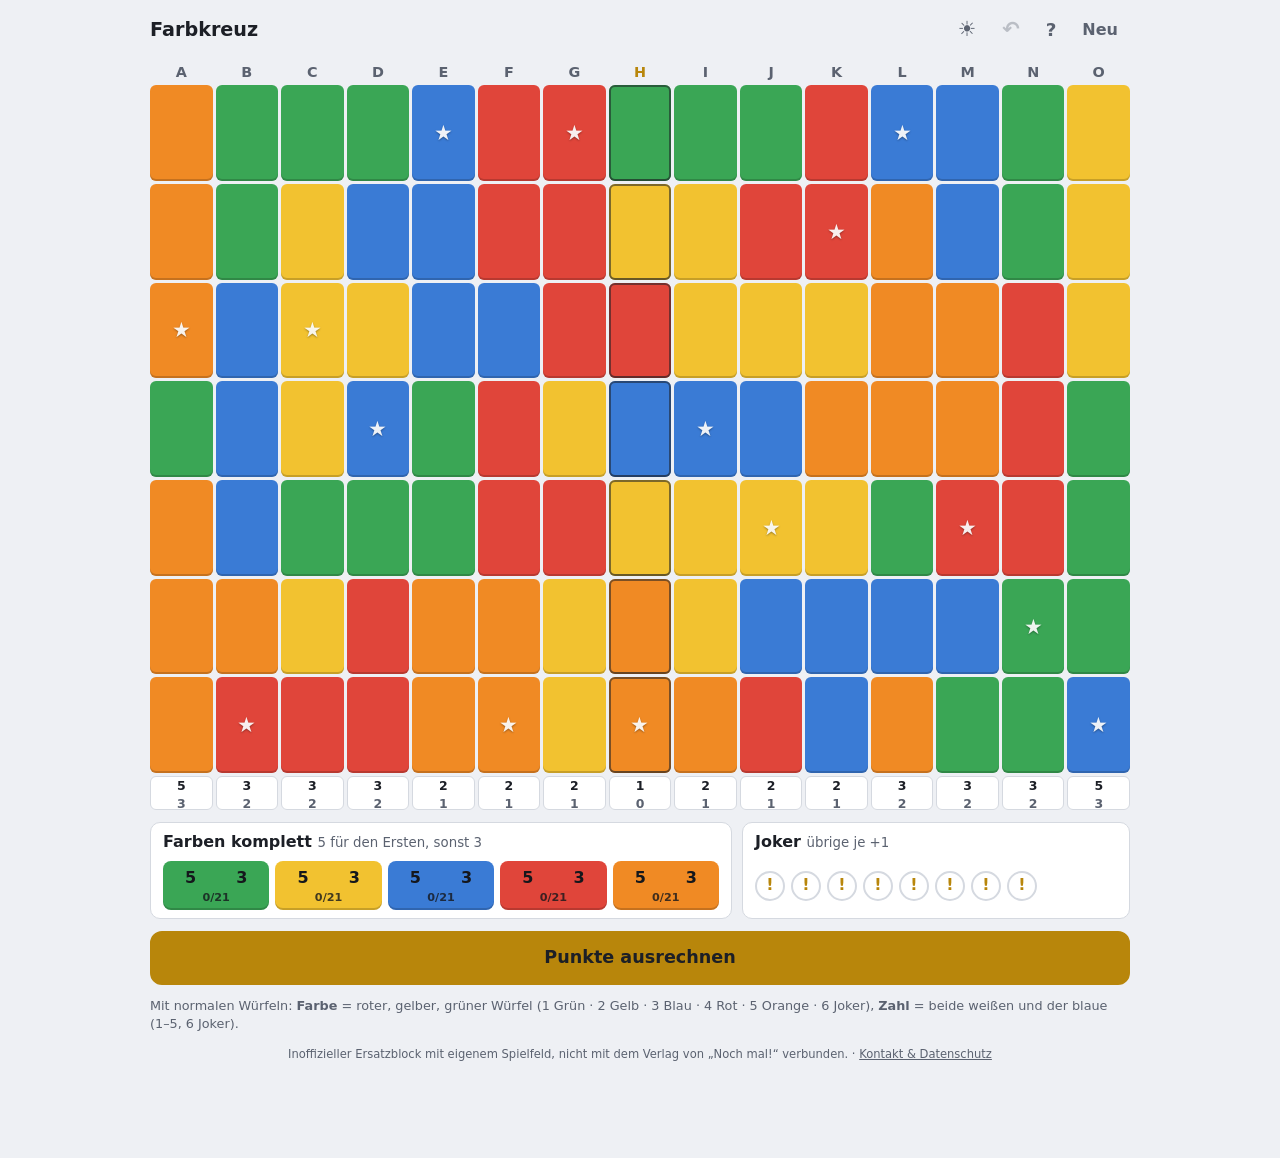
==== farbkreuz/index.html @ 6d3c8926 "Farbkreuz: Ersatzblock für „Noch mal!“ mit eigenem Spielfeld Neues Spiel mit eigenem 15×7-Feld (tool" ====
<!DOCTYPE html>
<html lang="de">
<head>
<meta charset="utf-8">
<meta name="viewport" content="width=device-width, initial-scale=1, viewport-fit=cover">
<meta name="robots" content="noindex, nofollow">
<title>Farbkreuz</title>
<meta name="description" content="Ersatzblock für „Noch mal!“ mit eigenem Spielfeld – offlinefähige PWA.">
<meta name="theme-color" content="#20232b">
<meta name="apple-mobile-web-app-capable" content="yes">
<meta name="mobile-web-app-capable" content="yes">
<meta name="apple-mobile-web-app-status-bar-style" content="black-translucent">
<meta name="apple-mobile-web-app-title" content="Farbkreuz">
<link rel="manifest" href="manifest.webmanifest">
<link rel="icon" href="icons/icon-192.png" sizes="192x192">
<link rel="apple-touch-icon" href="icons/apple-touch-icon.png">
<link rel="stylesheet" href="css/style.css">
</head>
<body>

<header class="bar">
  <h1>Farbkreuz</h1>
  <div class="bar-actions">
    <button type="button" class="btn btn-ghost" id="btnWake" aria-pressed="false"
      aria-label="Bildschirm anlassen" title="Bildschirm anlassen">☀</button>
    <button type="button" class="btn btn-ghost" id="btnUndo" aria-label="Rückgängig" title="Rückgängig">↶</button>
    <a class="btn btn-ghost" id="btnHelp" href="anleitung.html" aria-label="Anleitung" title="Anleitung">?</a>
    <button type="button" class="btn btn-ghost" id="btnNew">Neu</button>
  </div>
</header>

<main class="view">
  <div class="board-wrap">
    <div class="board" id="board"></div>
  </div>

  <div class="extras">
    <section class="box">
      <span class="label">Farben komplett <small>5 für den Ersten, sonst 3</small></span>
      <div class="colors" id="colors"></div>
    </section>
    <section class="box">
      <span class="label">Joker <small>übrige je +1</small></span>
      <div class="jokers" id="jokers"></div>
    </section>
  </div>

  <p class="notice" id="notice" hidden></p>

  <button type="button" class="btn btn-primary btn-big" id="btnScore">Punkte ausrechnen</button>

  <p class="legend">Mit normalen Würfeln: <strong>Farbe</strong> = roter, gelber, grüner Würfel
    (1 Grün · 2 Gelb · 3 Blau · 4 Rot · 5 Orange · 6 Joker),
    <strong>Zahl</strong> = beide weißen und der blaue (1–5, 6 Joker).</p>

  <p class="footer-note">Inoffizieller Ersatzblock mit eigenem Spielfeld, nicht mit dem Verlag
    von „Noch mal!“ verbunden. · <a href="../kontakt.html">Kontakt &amp; Datenschutz</a></p>
</main>

<!-- Laufender Zug -->
<div class="turn" id="turn" hidden>
  <div class="turn-top">
    <strong id="turnText"></strong>
    <div class="turn-jokers">
      <button type="button" class="chip" id="jkColor" aria-pressed="false">Farb-Joker</button>
      <button type="button" class="chip" id="jkNumber" aria-pressed="false">Zahl-Joker</button>
    </div>
  </div>
  <div class="turn-actions">
    <button type="button" class="btn btn-ghost" id="btnDiscard">Verwerfen</button>
    <button type="button" class="btn btn-primary" id="btnConfirm">Ankreuzen</button>
  </div>
</div>

<!-- Punkte -->
<dialog id="dlgScore" class="sheet">
  <form method="dialog">
    <h3>Punkte</h3>
    <table class="score-table" id="scoreTable"></table>
    <button class="btn btn-primary">Fertig</button>
  </form>
</dialog>

<!-- Neues Spiel -->
<dialog id="dlgNew" class="sheet">
  <form method="dialog">
    <h3>Neues Spiel?</h3>
    <p>Alle Kreuze, Joker und Markierungen werden gelöscht.</p>
    <button type="button" class="btn btn-primary" id="btnNewConfirm">Neues Spiel</button>
    <button class="btn btn-ghost">Abbrechen</button>
  </form>
</dialog>

<div class="toast" id="toast" hidden><span id="toastText"></span><button type="button" id="toastAction" class="btn btn-ghost" hidden></button></div>

<script src="js/app.js"></script>
</body>
</html>
---- farbkreuz/css/style.css ----
/* Farbkreuz – Hochformat: Spalten als Zeilen, Querformat: wie auf dem Papier. */

:root {
  --bg: #20232b;
  --panel: #2a2e38;
  --line: #3d4250;
  --text: #f1f3f6;
  --muted: #a6adbb;
  --accent: #f2c230;
  --g: #3aa655;
  --y: #f2c230;
  --b: #3a7bd5;
  --r: #e0453a;
  --o: #f08a24;
  --cross: #15171c;
  --safe-b: env(safe-area-inset-bottom, 0px);
  --safe-t: env(safe-area-inset-top, 0px);
  color-scheme: dark;
}

@media (prefers-color-scheme: light) {
  :root {
    --bg: #eef0f4;
    --panel: #ffffff;
    --line: #d5d9e0;
    --text: #1c1f26;
    --muted: #5b6270;
    --accent: #b8860b;
    color-scheme: light;
  }
}

* { box-sizing: border-box; }
html, body { overflow-x: clip; }

body {
  margin: 0;
  background: var(--bg);
  color: var(--text);
  font: 16px/1.4 system-ui, -apple-system, "Segoe UI", Roboto, sans-serif;
  -webkit-tap-highlight-color: transparent;
  min-height: 100dvh;
}

/* ------------------------------------------------ Kopf */

.bar {
  display: flex;
  align-items: center;
  justify-content: space-between;
  padding: calc(8px + var(--safe-t)) 10px 4px;
  max-width: 1000px;
  margin: 0 auto;
}
.bar h1 { margin: 0; font-size: 1.2rem; }
.bar-actions { display: flex; gap: 2px; }

.view {
  max-width: 1000px;
  margin: 0 auto;
  padding: 6px 10px calc(110px + var(--safe-b));
  display: flex;
  flex-direction: column;
  gap: 12px;
}

/* ------------------------------------------------ Buttons */

.btn {
  appearance: none;
  border: 2px solid var(--line);
  background: var(--panel);
  color: var(--text);
  font: inherit;
  font-weight: 600;
  border-radius: 12px;
  padding: 10px 14px;
  min-height: 44px;
  cursor: pointer;
  touch-action: manipulation;
  display: inline-flex;
  align-items: center;
  justify-content: center;
  text-decoration: none;
}
.btn:active { transform: scale(.97); }
.btn:disabled { opacity: .35; pointer-events: none; }
.btn-ghost { background: transparent; border-color: transparent; color: var(--muted); padding: 4px 10px; }
.btn-primary { background: var(--accent); border-color: var(--accent); color: #1c1f26; }
.btn-big { width: 100%; min-height: 54px; font-size: 1.1rem; }
#btnUndo, #btnWake { font-size: 1.3rem; }
#btnHelp { font-size: 1.15rem; font-weight: 800; }
#btnWake.active { color: var(--accent); text-shadow: 0 0 10px color-mix(in srgb, var(--accent) 70%, transparent); }

/* ------------------------------------------------ Spielfeld */

.board-wrap { overflow-x: auto; }

/* Hochformat (Standard): 15 Spalten A–O untereinander, je 7 Felder nebeneinander */
.board {
  display: grid;
  grid-template-columns: 26px repeat(7, minmax(0, 1fr)) 40px;
  gap: 3px;
}
.board > * { grid-column: calc(var(--gy) + 1); grid-row: calc(var(--gx) + 1); }
/* die zwei Punktzeilen landen in einer gemeinsamen Spalte am Ende */
.board > .pts { grid-column: 9; }

.hd {
  display: grid;
  place-items: center;
  font-weight: 800;
  font-size: .9rem;
  color: var(--muted);
}
.hd.start { color: var(--accent); }

.cell {
  appearance: none;
  position: relative;
  border: 0;
  border-radius: 6px;
  aspect-ratio: 1;
  min-width: 0;
  padding: 0;
  cursor: pointer;
  touch-action: manipulation;
  background: var(--col);
  box-shadow: inset 0 -2px 0 rgb(0 0 0 / .18);
}
.c-g { --col: var(--g); }
.c-y { --col: var(--y); }
.c-b { --col: var(--b); }
.c-r { --col: var(--r); }
.c-o { --col: var(--o); }
.cell.start { outline: 2px solid color-mix(in srgb, var(--text) 55%, transparent); outline-offset: -2px; }

/* Stern */
.cell.star::after {
  content: "★";
  position: absolute;
  inset: 0;
  display: grid;
  place-items: center;
  color: rgb(255 255 255 / .92);
  font-size: clamp(.8rem, 4vw, 1.3rem);
  text-shadow: 0 1px 2px rgb(0 0 0 / .35);
}

/* Kreuz */
.cell.crossed::before {
  content: "";
  position: absolute;
  inset: 0;
  z-index: 1;
  background:
    linear-gradient(45deg, transparent 43%, var(--cross) 43% 57%, transparent 57%),
    linear-gradient(-45deg, transparent 43%, var(--cross) 43% 57%, transparent 57%);
  border-radius: inherit;
}
.cell.crossed { filter: saturate(.75) brightness(.9); }

/* im laufenden Zug angetippt */
.cell.pending { outline: 3px solid var(--text); outline-offset: -3px; }
.cell.pending::before {
  content: "";
  position: absolute;
  inset: 30%;
  z-index: 1;
  border-radius: 50%;
  background: var(--text);
  box-shadow: 0 0 0 2px rgb(0 0 0 / .35);
}

/* Spaltenpunkte: oben für den Ersten, unten für alle anderen */
.pts {
  appearance: none;
  border: 1px solid var(--line);
  border-radius: 6px;
  background: var(--panel);
  color: var(--text);
  font: inherit;
  font-size: .78rem;
  font-weight: 700;
  padding: 0;
  display: grid;
  grid-template-columns: 1fr 1fr;
  align-items: center;
  justify-items: center;
  cursor: pointer;
}
.pts .lo { color: var(--muted); }
.pts.other .hi { text-decoration: line-through 2px; opacity: .45; }
.pts.done { border-color: var(--accent); box-shadow: 0 0 0 1px var(--accent); }

/* Querformat oder breite Bildschirme: wie das Papier, 15 Spalten nebeneinander */
@media (orientation: landscape) and (min-width: 600px) {
  .board { grid-template-columns: repeat(15, minmax(0, 1fr)); grid-template-rows: auto; }
  .board > * { grid-column: calc(var(--gx) + 1); grid-row: calc(var(--gy) + 1); }
  .board > .pts { grid-column: calc(var(--gx) + 1); grid-row: 9; }
  .cell { aspect-ratio: auto; height: max(28px, calc((100dvh - 230px) / 7)); }
  .pts { grid-template-columns: 1fr; height: 34px; }
  .view { padding-bottom: calc(96px + var(--safe-b)); }
}

/* ------------------------------------------------ Farben und Joker */

.extras { display: grid; gap: 10px; }
@media (min-width: 700px) { .extras { grid-template-columns: 3fr 2fr; } }
.box {
  background: var(--panel);
  border: 1px solid var(--line);
  border-radius: 10px;
  padding: 8px 12px;
  display: grid;
  gap: 8px;
}
.label { font-weight: 600; }
.label small { color: var(--muted); font-weight: 400; }

.colors { display: grid; grid-template-columns: repeat(5, 1fr); gap: 6px; }
.bonus {
  appearance: none;
  border: 0;
  border-radius: 8px;
  background: var(--col);
  color: #15171c;
  font: inherit;
  font-weight: 800;
  padding: 6px 2px 4px;
  cursor: pointer;
  display: grid;
  grid-template-columns: 1fr 1fr;
  justify-items: center;
  box-shadow: inset 0 -2px 0 rgb(0 0 0 / .18);
}
.bonus small { grid-column: 1 / -1; font-size: .7rem; font-weight: 600; opacity: .8; }
.bonus.other .hi { text-decoration: line-through 2px; opacity: .45; }
.bonus.done { outline: 3px solid var(--text); outline-offset: 1px; }

.jokers { display: flex; gap: 6px; flex-wrap: wrap; }
.joker {
  width: 30px; height: 30px;
  border-radius: 50%;
  display: grid;
  place-items: center;
  font-weight: 900;
  border: 2px solid var(--line);
  color: var(--accent);
}
.joker.used { color: var(--muted); background: var(--line); text-decoration: line-through 2px; opacity: .6; }

.notice {
  margin: 0;
  padding: 10px 12px;
  border-radius: 10px;
  background: color-mix(in srgb, var(--accent) 22%, var(--panel));
  font-weight: 600;
  text-align: center;
}
.notice[hidden] { display: none; }

.legend { margin: 0; color: var(--muted); font-size: .8rem; line-height: 1.45; }
.footer-note { margin: 0; text-align: center; color: var(--muted); font-size: .72rem; }
.footer-note a { color: var(--muted); }

/* ------------------------------------------------ Zugleiste */

.turn {
  position: fixed;
  left: 0; right: 0; bottom: 0;
  z-index: 5;
  background: var(--panel);
  border-top: 2px solid var(--accent);
  padding: 10px 12px calc(10px + var(--safe-b));
  display: grid;
  gap: 8px;
  box-shadow: 0 -8px 24px rgb(0 0 0 / .35);
}
.turn[hidden] { display: none; }
.turn-top { display: flex; align-items: center; justify-content: space-between; gap: 8px; flex-wrap: wrap; }
.turn-jokers { display: flex; gap: 6px; }
.chip {
  appearance: none;
  border: 2px solid var(--line);
  background: transparent;
  color: var(--text);
  font: inherit;
  font-size: .85rem;
  font-weight: 600;
  border-radius: 999px;
  padding: 5px 10px;
  cursor: pointer;
}
.chip.on { background: var(--accent); border-color: var(--accent); color: #1c1f26; }
.turn-actions { display: grid; grid-template-columns: 1fr 2fr; gap: 8px; }
.turn-actions .btn { min-height: 48px; }

/* ------------------------------------------------ Dialoge, Toast */

.sheet {
  border: 1px solid var(--line);
  border-radius: 20px 20px 0 0;
  background: var(--panel);
  color: var(--text);
  padding: 18px 16px calc(18px + var(--safe-b));
  width: 100%;
  max-width: 560px;
  max-height: 90dvh;
  margin: auto auto 0;
}
.sheet::backdrop { background: rgb(0 0 0 / .55); }
.sheet form { display: flex; flex-direction: column; gap: 12px; }
.sheet h3 { margin: 0; font-size: 1.25rem; }
.sheet p { margin: 0; color: var(--muted); }
.score-table { width: 100%; border-collapse: collapse; font-size: 1.05rem; }
.score-table th { text-align: left; padding: 8px 6px; font-weight: 600; }
.score-table td { text-align: right; padding: 8px 6px; font-variant-numeric: tabular-nums; }
.score-table tr { border-bottom: 1px solid var(--line); }
.sc-total { font-size: 1.35rem; font-weight: 800; border-bottom: 0 !important; }
.sc-total td { color: var(--accent); }

.toast {
  position: fixed;
  left: 50%;
  bottom: calc(130px + var(--safe-b));
  transform: translateX(-50%);
  width: min(92vw, 520px);
  background: var(--text);
  color: var(--bg);
  border-radius: 12px;
  padding: 10px 14px;
  display: flex;
  align-items: center;
  justify-content: space-between;
  gap: 10px;
  box-shadow: 0 8px 24px rgb(0 0 0 / .4);
  z-index: 10;
}
.toast[hidden] { display: none; }
.toast .btn { color: var(--accent); min-height: 36px; padding: 4px 8px; }

/* ------------------------------------------------ Anleitung */

.guide { gap: 10px; line-height: 1.5; padding-bottom: calc(24px + var(--safe-b)); max-width: 640px; }
.guide p { margin: 0; }
.guide .sec { font-size: 1.1rem; margin: 18px 0 2px; color: var(--accent); }
.guide .sec-first { margin-top: 4px; }
.guide .lead { font-size: 1.02rem; }
.guide .note { font-size: .92rem; color: var(--muted); }
.rules { margin: 0; padding-left: 1.2em; display: grid; gap: 6px; }
.steps { list-style: none; margin: 4px 0 0; padding: 0; display: grid; gap: 10px; }
.step {
  background: var(--panel);
  border: 1px solid var(--line);
  border-radius: 12px;
  padding: 12px 14px;
  display: grid;
  gap: 6px;
}
.step-head { display: flex; align-items: center; gap: 10px; flex-wrap: wrap; }
.step-head h2 { margin: 0; font-size: 1.1rem; flex: 1; min-width: 8em; }
.step-no {
  width: 30px; height: 30px; border-radius: 50%;
  display: grid; place-items: center; font-weight: 800;
  background: var(--accent); color: #1c1f26; flex: none;
}
.who { font-size: .78rem; font-weight: 700; padding: 3px 9px; border-radius: 999px; white-space: nowrap; }
.who-all { background: color-mix(in srgb, var(--g) 30%, var(--panel)); }
.who-active { background: color-mix(in srgb, var(--r) 32%, var(--panel)); }
.example { font-size: .9rem; color: var(--muted); border-top: 1px dashed var(--line); padding-top: 6px; }
.map { width: 100%; border-collapse: collapse; font-size: .92rem; }
.map th, .map td { border: 1px solid var(--line); padding: 6px; text-align: center; }
.map th { color: var(--muted); font-weight: 600; }
.sw { display: inline-block; width: 14px; height: 14px; border-radius: 4px; background: var(--col); vertical-align: -2px; }
.kit { display: flex; align-items: center; gap: 14px; background: var(--panel); border: 1px solid var(--line); border-radius: 12px; padding: 12px 14px; }
.kit-dice { display: grid; grid-template-columns: repeat(3, 24px); gap: 6px; flex: none; }
.kd { width: 24px; height: 24px; border-radius: 6px; box-shadow: inset 0 -3px 0 rgb(0 0 0 / .18);
  background-image: radial-gradient(circle, var(--pip, #1c1f26) 0 3px, transparent 3.5px); }
.kd-white { background-color: #f7f7f2; }
.kd-red { background-color: #d6322f; --pip: #fff; }
.kd-yellow { background-color: #e9b81c; }
.kd-green { background-color: #2f9e4f; --pip: #fff; }
.kd-blue { background-color: #2f6fb5; --pip: #fff; }
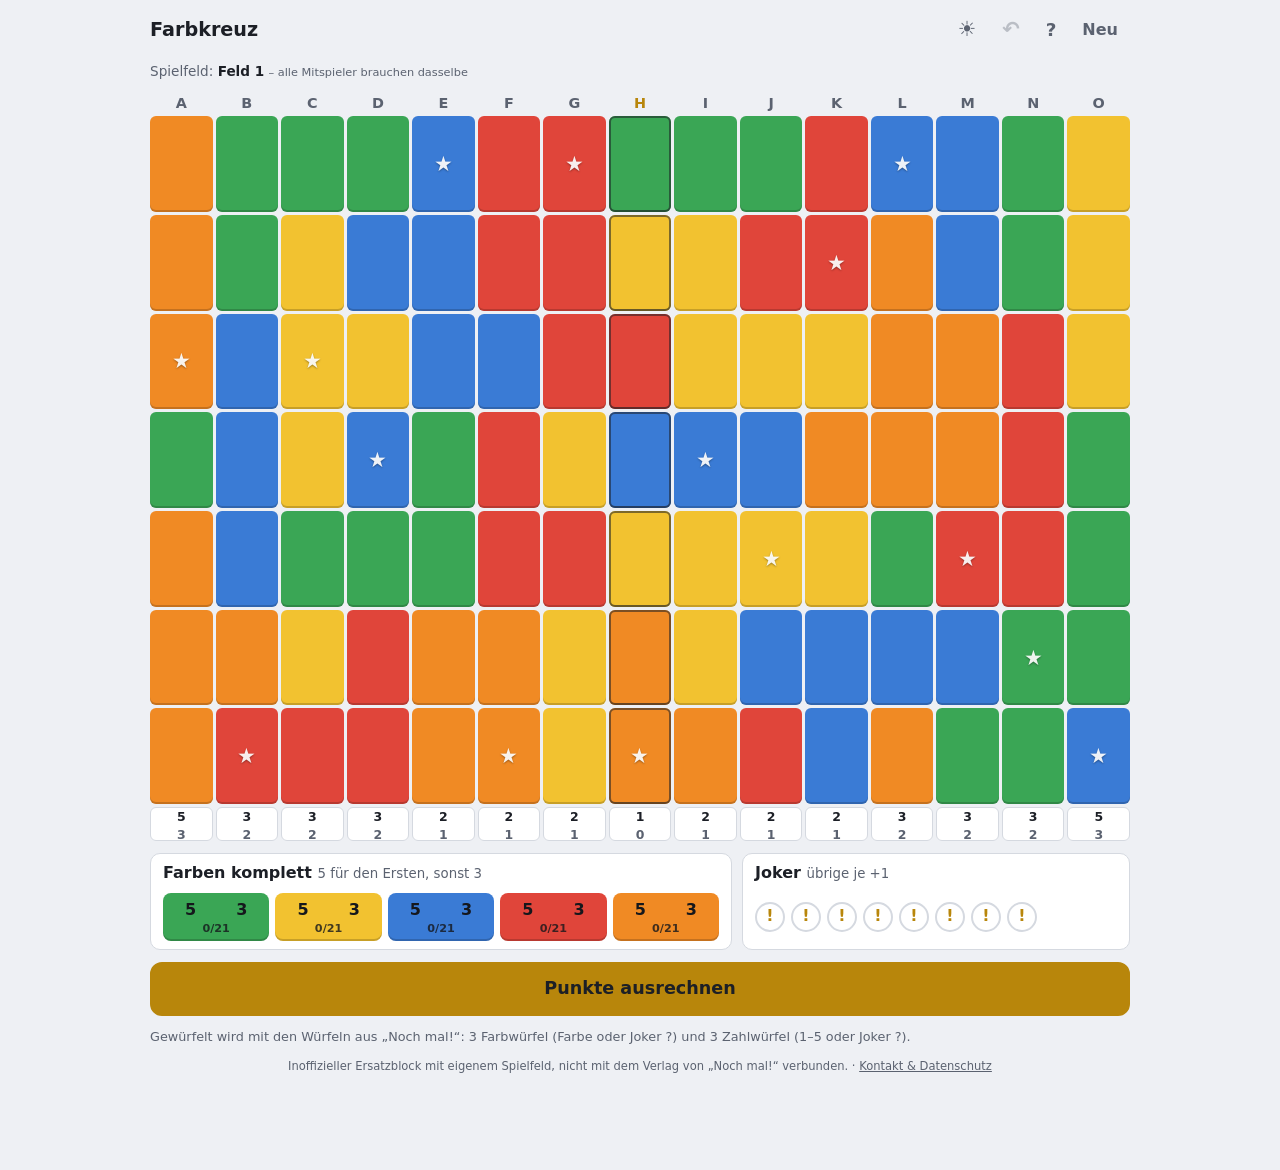
==== commit 55f6125e: "Originalwürfel, alternative Blöcke, Punktetabelle im Summenraster - Schlaufuchs: Würfel in Originalf" ====
--- a/farbkreuz/index.html
+++ b/farbkreuz/index.html
@@ -30,6 +30,7 @@
 </header>
 
 <main class="view">
+  <p class="board-name">Spielfeld: <strong id="boardName"></strong> <small>– alle Mitspieler brauchen dasselbe</small></p>
   <div class="board-wrap">
     <div class="board" id="board"></div>
   </div>
@@ -49,9 +50,8 @@
 
   <button type="button" class="btn btn-primary btn-big" id="btnScore">Punkte ausrechnen</button>
 
-  <p class="legend">Mit normalen Würfeln: <strong>Farbe</strong> = roter, gelber, grüner Würfel
-    (1 Grün · 2 Gelb · 3 Blau · 4 Rot · 5 Orange · 6 Joker),
-    <strong>Zahl</strong> = beide weißen und der blaue (1–5, 6 Joker).</p>
+  <p class="legend">Gewürfelt wird mit den Würfeln aus „Noch mal!“: 3 Farbwürfel
+    (Farbe oder Joker ?) und 3 Zahlwürfel (1–5 oder Joker ?).</p>
 
   <p class="footer-note">Inoffizieller Ersatzblock mit eigenem Spielfeld, nicht mit dem Verlag
     von „Noch mal!“ verbunden. · <a href="../kontakt.html">Kontakt &amp; Datenschutz</a></p>
@@ -86,6 +86,13 @@
   <form method="dialog">
     <h3>Neues Spiel?</h3>
     <p>Alle Kreuze, Joker und Markierungen werden gelöscht.</p>
+    <fieldset class="choose-board">
+      <legend>Spielfeld <small>– alle Mitspieler wählen dasselbe</small></legend>
+      <label><input type="radio" name="board" value="0" checked><span>Feld 1</span></label>
+      <label><input type="radio" name="board" value="1"><span>Feld 2</span></label>
+      <label><input type="radio" name="board" value="2"><span>Feld 3 <small>kleine Flächen</small></span></label>
+      <label><input type="radio" name="board" value="3"><span>Feld 4 <small>große Flächen</small></span></label>
+    </fieldset>
     <button type="button" class="btn btn-primary" id="btnNewConfirm">Neues Spiel</button>
     <button class="btn btn-ghost">Abbrechen</button>
   </form>
--- a/farbkreuz/css/style.css
+++ b/farbkreuz/css/style.css
@@ -339,6 +339,22 @@
 }
 .toast[hidden] { display: none; }
 .toast .btn { color: var(--accent); min-height: 36px; padding: 4px 8px; }
+
+/* ------------------------------------------------ Spielfeldwahl */
+
+.board-name { margin: 0; font-size: .85rem; color: var(--muted); }
+.board-name strong { color: var(--text); }
+.choose-board { border: 0; margin: 0; padding: 0; display: grid; grid-template-columns: 1fr 1fr; gap: 6px; }
+.choose-board legend { font-weight: 600; margin-bottom: 6px; padding: 0; }
+.choose-board legend small { color: var(--muted); font-weight: 400; }
+.choose-board input { position: absolute; opacity: 0; }
+.choose-board span {
+  display: block; padding: 10px 12px; border: 2px solid var(--line); border-radius: 10px;
+  font-weight: 700; cursor: pointer; height: 100%;
+}
+.choose-board span small { display: block; font-weight: 400; color: var(--muted); font-size: .78rem; }
+.choose-board input:checked + span { border-color: var(--accent); background: color-mix(in srgb, var(--accent) 18%, var(--panel)); }
+.choose-board input:focus-visible + span { outline: 2px solid var(--text); }
 
 /* ------------------------------------------------ Anleitung */
 
